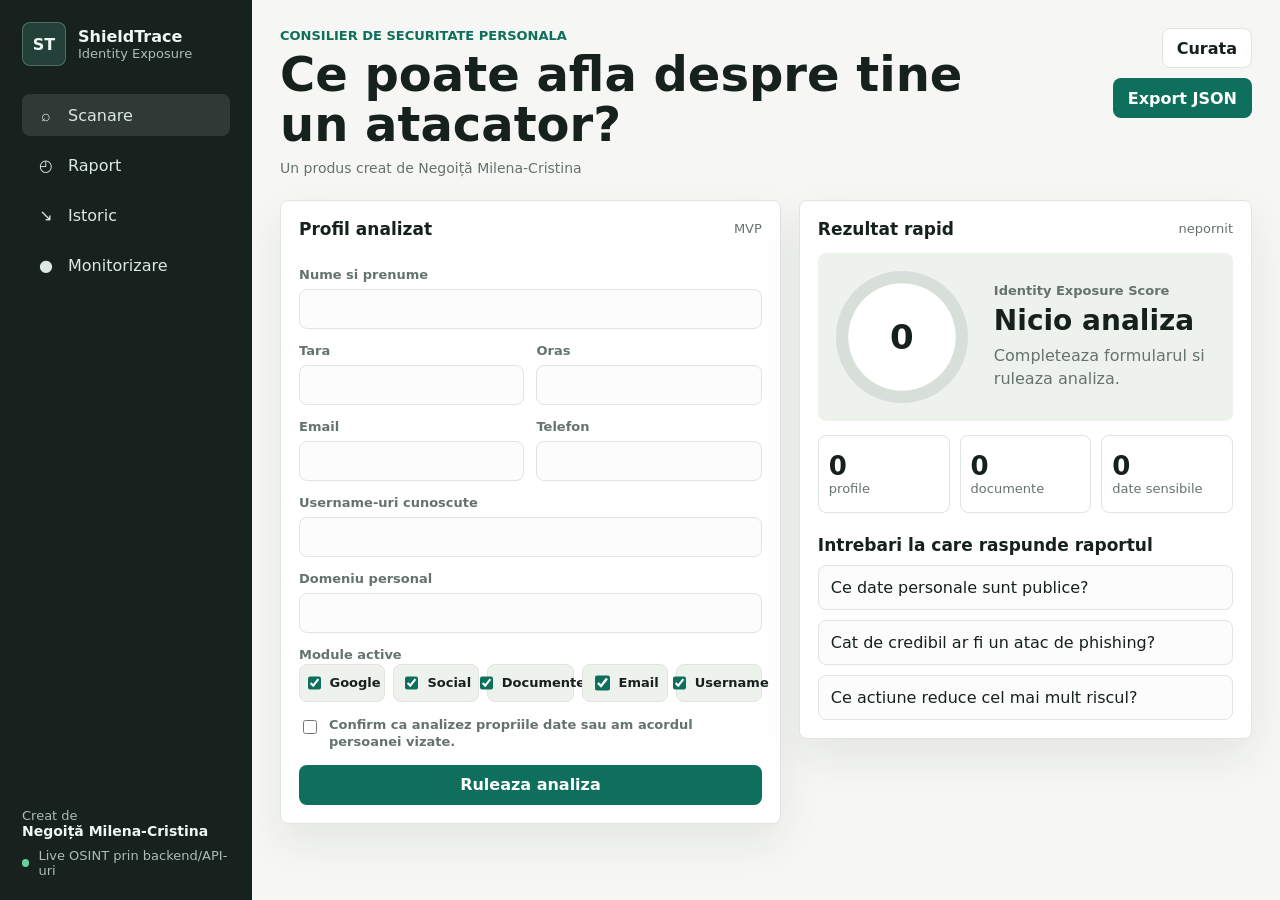
==== outputs/index.html @ 35e7bda1 "Add real OSINT scanners" ====
<!doctype html>
<html lang="ro">
  <head>
    <meta charset="UTF-8" />
    <meta name="viewport" content="width=device-width, initial-scale=1.0" />
    <meta name="author" content="Negoiță Milena-Cristina" />
    <meta
      name="description"
      content="ShieldTrace este un MVP de identity exposure creat de Negoiță Milena-Cristina."
    />
    <title>ShieldTrace | Identity Exposure</title>
    <link rel="stylesheet" href="./styles.css" />
  </head>
  <body>
    <div class="app-shell">
      <aside class="sidebar">
        <div class="brand">
          <div class="brand-mark">ST</div>
          <div>
            <strong>ShieldTrace</strong>
            <span>Identity Exposure</span>
          </div>
        </div>

        <nav class="nav-list" aria-label="Navigare principala">
          <button class="nav-item active" data-view="scan" type="button" title="Scanare">
            <span class="icon">⌕</span>
            <span>Scanare</span>
          </button>
          <button class="nav-item" data-view="report" type="button" title="Raport">
            <span class="icon">◴</span>
            <span>Raport</span>
          </button>
          <button class="nav-item" data-view="history" type="button" title="Istoric">
            <span class="icon">↘</span>
            <span>Istoric</span>
          </button>
          <button class="nav-item" data-view="monitoring" type="button" title="Monitorizare">
            <span class="icon">●</span>
            <span>Monitorizare</span>
          </button>
        </nav>

        <div class="sidebar-footer">
          <div class="creator-line">Creat de <strong>Negoiță Milena-Cristina</strong></div>
          <div class="status-line">
            <span class="status-dot"></span>
            <span>Live OSINT prin backend/API-uri</span>
          </div>
        </div>
      </aside>

      <main class="workspace">
        <header class="topbar">
          <div>
            <p class="eyebrow">Consilier de securitate personala</p>
            <h1>Ce poate afla despre tine un atacator?</h1>
            <p class="creator-note">Un produs creat de Negoiță Milena-Cristina</p>
          </div>
          <div class="topbar-actions">
            <button class="ghost-button" id="clearForm" type="button">Curata</button>
            <button class="primary-button" id="exportReport" type="button">Export JSON</button>
          </div>
        </header>

        <section class="view active" id="view-scan">
          <div class="layout-grid">
            <form class="panel form-panel" id="scanForm">
              <div class="section-heading">
                <h2>Profil analizat</h2>
                <span>MVP</span>
              </div>

              <label>
                <span>Nume si prenume</span>
                <input name="fullName" autocomplete="name" required />
              </label>

              <div class="two-col">
                <label>
                  <span>Tara</span>
                  <input name="country" autocomplete="country-name" required />
                </label>
                <label>
                  <span>Oras</span>
                  <input name="city" autocomplete="address-level2" />
                </label>
              </div>

              <div class="two-col">
                <label>
                  <span>Email</span>
                  <input name="email" autocomplete="email" />
                </label>
                <label>
                  <span>Telefon</span>
                  <input name="phone" autocomplete="tel" />
                </label>
              </div>

              <label>
                <span>Username-uri cunoscute</span>
                <input name="usernames" />
              </label>

              <label>
                <span>Domeniu personal</span>
                <input name="domain" />
              </label>

              <fieldset class="module-grid">
                <legend>Module active</legend>
                <label class="check-card">
                  <input type="checkbox" name="modules" value="google" checked />
                  <span>Google</span>
                </label>
                <label class="check-card">
                  <input type="checkbox" name="modules" value="social" checked />
                  <span>Social</span>
                </label>
                <label class="check-card">
                  <input type="checkbox" name="modules" value="documents" checked />
                  <span>Documente</span>
                </label>
                <label class="check-card">
                  <input type="checkbox" name="modules" value="email" checked />
                  <span>Email</span>
                </label>
                <label class="check-card">
                  <input type="checkbox" name="modules" value="username" checked />
                  <span>Username</span>
                </label>
              </fieldset>

              <label class="consent-row">
                <input type="checkbox" name="consent" required />
                <span>Confirm ca analizez propriile date sau am acordul persoanei vizate.</span>
              </label>

              <button class="primary-button full" type="submit">Ruleaza analiza</button>
            </form>

            <section class="panel live-panel">
              <div class="section-heading">
                <h2>Rezultat rapid</h2>
                <span id="scanState">nepornit</span>
              </div>

              <div class="score-card">
                <div class="score-ring" id="scoreRing" style="--score: 0">
                  <span id="scoreValue">0</span>
                </div>
                <div>
                  <p class="score-label">Identity Exposure Score</p>
                  <h3 id="riskLevel">Nicio analiza</h3>
                  <p id="riskSummary">Completeaza formularul si ruleaza analiza.</p>
                </div>
              </div>

              <div class="metrics-row" id="metricsRow">
                <div><strong>0</strong><span>profile</span></div>
                <div><strong>0</strong><span>documente</span></div>
                <div><strong>0</strong><span>date sensibile</span></div>
              </div>

              <div class="section-heading compact">
                <h2>Intrebari la care raspunde raportul</h2>
              </div>
              <div class="question-list">
                <span>Ce date personale sunt publice?</span>
                <span>Cat de credibil ar fi un atac de phishing?</span>
                <span>Ce actiune reduce cel mai mult riscul?</span>
              </div>
            </section>
          </div>
        </section>

        <section class="view" id="view-report">
          <div class="report-grid">
            <section class="panel report-main">
              <div class="section-heading">
                <h2>Raport de expunere</h2>
                <span id="reportDate">-</span>
              </div>
              <div id="aiAnalysis" class="analysis-box">
                Ruleaza o analiza pentru a genera raportul.
              </div>
              <div class="section-heading compact">
                <h2>Date gasite online</h2>
                <span>justificare scor</span>
              </div>
              <div class="evidence-list" id="evidenceList"></div>
              <div class="section-heading compact">
                <h2>Factori de risc</h2>
                <span>punctaj</span>
              </div>
              <div class="finding-table" id="findingTable"></div>
            </section>

            <section class="panel">
              <div class="section-heading">
                <h2>Recomandari</h2>
                <span>impact</span>
              </div>
              <div class="recommendation-list" id="recommendations"></div>
            </section>
          </div>
        </section>

        <section class="view" id="view-history">
          <section class="panel">
            <div class="section-heading">
              <h2>Evolutia scorului</h2>
              <span>ultimele scanari</span>
            </div>
            <div class="chart" id="historyChart"></div>
          </section>
        </section>

        <section class="view" id="view-monitoring">
          <section class="panel">
            <div class="section-heading">
              <h2>Monitorizare</h2>
              <span>saptamanal</span>
            </div>
            <div class="alert-list" id="alertsList"></div>
          </section>
        </section>
      </main>
    </div>

    <script src="./app.js"></script>
  </body>
</html>
---- outputs/styles.css ----
:root {
  color-scheme: light;
  --bg: #f6f7f4;
  --surface: #ffffff;
  --surface-2: #eef2ed;
  --ink: #16201c;
  --muted: #65726d;
  --line: #dfe5df;
  --accent: #0e6f5c;
  --accent-2: #d85f38;
  --warn: #c58a16;
  --danger: #b93232;
  --ok: #21845b;
  --shadow: 0 18px 40px rgba(28, 39, 34, 0.08);
}

* {
  box-sizing: border-box;
}

body {
  margin: 0;
  min-height: 100vh;
  background: var(--bg);
  color: var(--ink);
  font-family:
    Inter, ui-sans-serif, system-ui, -apple-system, BlinkMacSystemFont, "Segoe UI",
    sans-serif;
}

button,
input {
  font: inherit;
}

.app-shell {
  display: grid;
  grid-template-columns: 252px minmax(0, 1fr);
  min-height: 100vh;
}

.sidebar {
  display: flex;
  flex-direction: column;
  gap: 28px;
  padding: 22px;
  background: #17221f;
  color: #eef7f1;
}

.brand {
  display: flex;
  align-items: center;
  gap: 12px;
}

.brand-mark {
  display: grid;
  width: 44px;
  height: 44px;
  place-items: center;
  border: 1px solid rgba(255, 255, 255, 0.22);
  background: #234139;
  border-radius: 8px;
  font-weight: 800;
}

.brand span {
  display: block;
  color: #aebdb7;
  font-size: 13px;
}

.nav-list {
  display: grid;
  gap: 8px;
}

.nav-item {
  display: flex;
  align-items: center;
  gap: 10px;
  width: 100%;
  min-height: 42px;
  border: 0;
  border-radius: 8px;
  background: transparent;
  color: #dce8e2;
  cursor: pointer;
  padding: 0 12px;
  text-align: left;
}

.nav-item:hover,
.nav-item.active {
  background: rgba(255, 255, 255, 0.1);
}

.icon {
  display: grid;
  width: 24px;
  height: 24px;
  place-items: center;
}

.sidebar-footer,
.status-line {
  display: flex;
  align-items: center;
  gap: 9px;
  color: #aebdb7;
  font-size: 13px;
}

.sidebar-footer {
  flex-direction: column;
  align-items: flex-start;
  margin-top: auto;
}

.creator-line strong {
  display: block;
  color: #eef7f1;
  font-size: 14px;
}

.status-dot {
  width: 8px;
  height: 8px;
  background: #66d19e;
  border-radius: 50%;
}

.workspace {
  padding: 28px;
  overflow: auto;
}

.topbar {
  display: flex;
  align-items: flex-start;
  justify-content: space-between;
  gap: 16px;
  margin-bottom: 24px;
}

.eyebrow {
  margin: 0 0 6px;
  color: var(--accent);
  font-size: 13px;
  font-weight: 700;
  text-transform: uppercase;
}

.creator-note {
  margin: 10px 0 0;
  color: var(--muted);
  font-size: 14px;
}

h1,
h2,
h3,
p {
  margin-top: 0;
}

h1 {
  max-width: 760px;
  margin-bottom: 0;
  font-size: clamp(28px, 4vw, 48px);
  line-height: 1.05;
}

h2 {
  margin-bottom: 0;
  font-size: 17px;
}

.topbar-actions {
  display: flex;
  gap: 10px;
  flex-wrap: wrap;
  justify-content: flex-end;
}

.primary-button,
.ghost-button {
  min-height: 40px;
  border-radius: 8px;
  border: 1px solid transparent;
  cursor: pointer;
  padding: 0 14px;
  font-weight: 700;
}

.primary-button {
  background: var(--accent);
  color: white;
}

.primary-button:hover {
  background: #0a5d4c;
}

.ghost-button {
  border-color: var(--line);
  background: var(--surface);
  color: var(--ink);
}

.full {
  width: 100%;
}

.view {
  display: none;
}

.view.active {
  display: block;
}

.layout-grid,
.report-grid {
  display: grid;
  grid-template-columns: minmax(320px, 1.05fr) minmax(300px, 0.95fr);
  gap: 18px;
  align-items: start;
}

.panel {
  border: 1px solid var(--line);
  background: var(--surface);
  border-radius: 8px;
  box-shadow: var(--shadow);
  padding: 18px;
}

.form-panel {
  display: grid;
  gap: 14px;
}

.section-heading {
  display: flex;
  align-items: center;
  justify-content: space-between;
  gap: 14px;
  margin-bottom: 14px;
}

.section-heading span {
  color: var(--muted);
  font-size: 13px;
}

.compact {
  margin-top: 22px;
  margin-bottom: 10px;
}

label {
  display: grid;
  gap: 7px;
  color: var(--muted);
  font-size: 13px;
  font-weight: 650;
}

input[type="text"],
input[type="email"],
input[type="tel"],
input:not([type]) {
  width: 100%;
}

input[type="text"],
input[type="email"],
input[type="tel"],
input:not([type]) {
  min-height: 40px;
  border: 1px solid var(--line);
  border-radius: 8px;
  background: #fbfcfb;
  color: var(--ink);
  padding: 0 11px;
}

input[type="checkbox"] {
  width: 16px;
  height: 16px;
  accent-color: var(--accent);
}

input:focus {
  border-color: var(--accent);
  outline: 3px solid rgba(14, 111, 92, 0.14);
}

.two-col {
  display: grid;
  grid-template-columns: 1fr 1fr;
  gap: 12px;
}

.module-grid {
  display: grid;
  grid-template-columns: repeat(5, minmax(0, 1fr));
  gap: 8px;
  border: 0;
  margin: 0;
  padding: 0;
}

.module-grid legend {
  grid-column: 1 / -1;
  color: var(--muted);
  font-size: 13px;
  font-weight: 700;
  padding: 0 0 2px;
}

.check-card {
  display: flex;
  min-height: 38px;
  align-items: center;
  justify-content: center;
  gap: 6px;
  border: 1px solid var(--line);
  border-radius: 8px;
  background: var(--surface-2);
  color: var(--ink);
  padding: 0 8px;
}

.consent-row {
  display: flex;
  align-items: flex-start;
  gap: 9px;
  line-height: 1.35;
}

.score-card {
  display: grid;
  grid-template-columns: 140px minmax(0, 1fr);
  gap: 18px;
  align-items: center;
  padding: 18px;
  background: var(--surface-2);
  border-radius: 8px;
}

.score-ring {
  display: grid;
  width: 132px;
  height: 132px;
  place-items: center;
  border-radius: 50%;
  background:
    radial-gradient(circle at center, var(--surface) 0 57%, transparent 58%),
    conic-gradient(var(--ring-color, var(--accent)) calc(var(--score) * 1%), #d8dfd9 0);
}

.score-ring span {
  font-size: 34px;
  font-weight: 850;
}

.score-label {
  margin-bottom: 6px;
  color: var(--muted);
  font-size: 13px;
  font-weight: 700;
}

.score-card h3 {
  margin-bottom: 7px;
  font-size: 28px;
}

.score-card p:last-child {
  margin-bottom: 0;
  color: var(--muted);
  line-height: 1.45;
}

.metrics-row {
  display: grid;
  grid-template-columns: repeat(3, 1fr);
  gap: 10px;
  margin-top: 14px;
}

.metrics-row div {
  display: grid;
  min-height: 78px;
  align-content: center;
  border: 1px solid var(--line);
  border-radius: 8px;
  padding: 10px;
}

.metrics-row strong {
  font-size: 26px;
}

.metrics-row span {
  color: var(--muted);
  font-size: 13px;
}

.question-list,
.evidence-list,
.recommendation-list,
.alert-list {
  display: grid;
  gap: 10px;
}

.question-list span,
.alert-item,
.recommendation,
.evidence-card,
.finding-row {
  border: 1px solid var(--line);
  border-radius: 8px;
  background: #fbfcfb;
  padding: 12px;
}

.analysis-box {
  margin-bottom: 14px;
  border-left: 4px solid var(--accent);
  background: var(--surface-2);
  border-radius: 0 8px 8px 0;
  padding: 14px;
  line-height: 1.55;
}

.finding-table {
  display: grid;
  gap: 9px;
}

.finding-row {
  display: grid;
  grid-template-columns: 1fr auto;
  gap: 12px;
  align-items: center;
}

.evidence-card {
  display: grid;
  gap: 10px;
}

.evidence-topline,
.evidence-meta {
  display: flex;
  align-items: center;
  justify-content: space-between;
  gap: 10px;
  flex-wrap: wrap;
}

.evidence-value {
  color: var(--ink);
  font-weight: 800;
}

.evidence-url {
  display: block;
  overflow-wrap: anywhere;
  color: var(--accent);
  font-size: 13px;
  font-weight: 700;
}

.evidence-snippet {
  margin: 0;
  color: var(--muted);
  line-height: 1.45;
}

.finding-row strong,
.recommendation strong,
.evidence-card strong,
.alert-item strong {
  display: block;
  margin-bottom: 4px;
}

.finding-row span,
.recommendation span,
.evidence-card span,
.alert-item span {
  color: var(--muted);
  font-size: 13px;
}

.pill {
  border-radius: 999px;
  background: #e3ece8;
  color: #1b5d4d;
  padding: 5px 9px;
  font-size: 12px;
  font-weight: 800;
}

.recommendation {
  display: grid;
  grid-template-columns: 1fr 58px;
  gap: 12px;
  align-items: center;
}

.impact {
  color: var(--accent-2);
  font-weight: 850;
  text-align: right;
}

.chart {
  display: grid;
  grid-template-columns: repeat(6, minmax(48px, 1fr));
  gap: 12px;
  min-height: 300px;
  align-items: end;
  padding-top: 24px;
}

.bar-wrap {
  display: grid;
  gap: 8px;
  text-align: center;
}

.bar {
  min-height: 28px;
  border-radius: 8px 8px 0 0;
  background: linear-gradient(180deg, #d85f38, #0e6f5c);
}

.bar-wrap strong {
  font-size: 13px;
}

.bar-wrap span {
  color: var(--muted);
  font-size: 12px;
}

@media (max-width: 980px) {
  .app-shell {
    grid-template-columns: 1fr;
  }

  .sidebar {
    position: sticky;
    top: 0;
    z-index: 5;
    flex-direction: row;
    align-items: center;
    overflow-x: auto;
  }

  .nav-list {
    display: flex;
  }

  .sidebar-footer {
    display: none;
  }

  .layout-grid,
  .report-grid {
    grid-template-columns: 1fr;
  }
}

@media (max-width: 680px) {
  .workspace {
    padding: 18px;
  }

  .topbar,
  .score-card {
    grid-template-columns: 1fr;
    display: grid;
  }

  .topbar-actions {
    justify-content: stretch;
  }

  .topbar-actions button {
    flex: 1;
  }

  .two-col,
  .module-grid,
  .metrics-row,
  .chart {
    grid-template-columns: 1fr;
  }

  .sidebar {
    padding: 14px;
  }
}
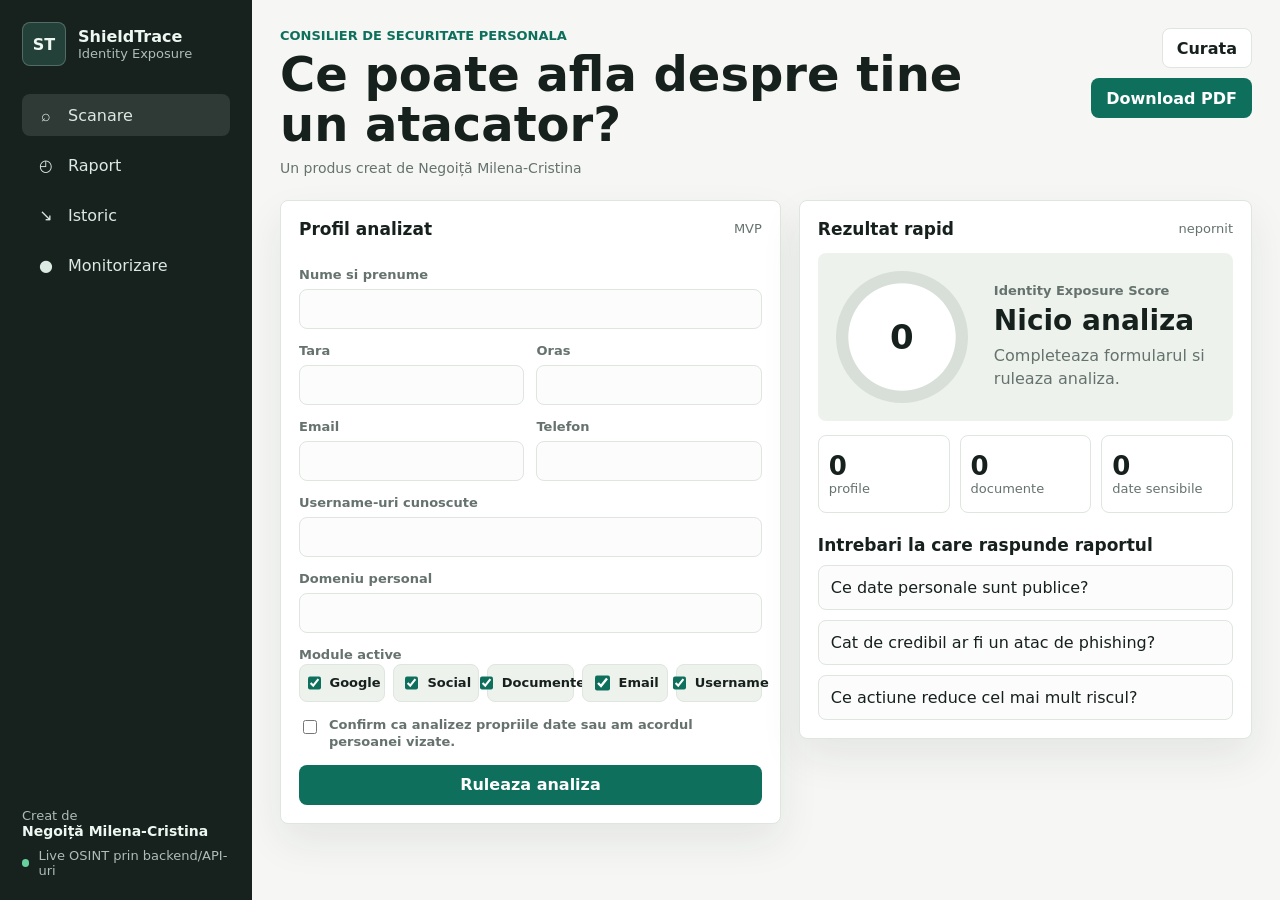
==== commit 4ffdfd0b: "Complete ShieldTrace MVP" ====
--- a/outputs/index.html
+++ b/outputs/index.html
@@ -59,7 +59,7 @@
           </div>
           <div class="topbar-actions">
             <button class="ghost-button" id="clearForm" type="button">Curata</button>
-            <button class="primary-button" id="exportReport" type="button">Export JSON</button>
+            <button class="primary-button" id="exportReport" type="button">Download PDF</button>
           </div>
         </header>
 
